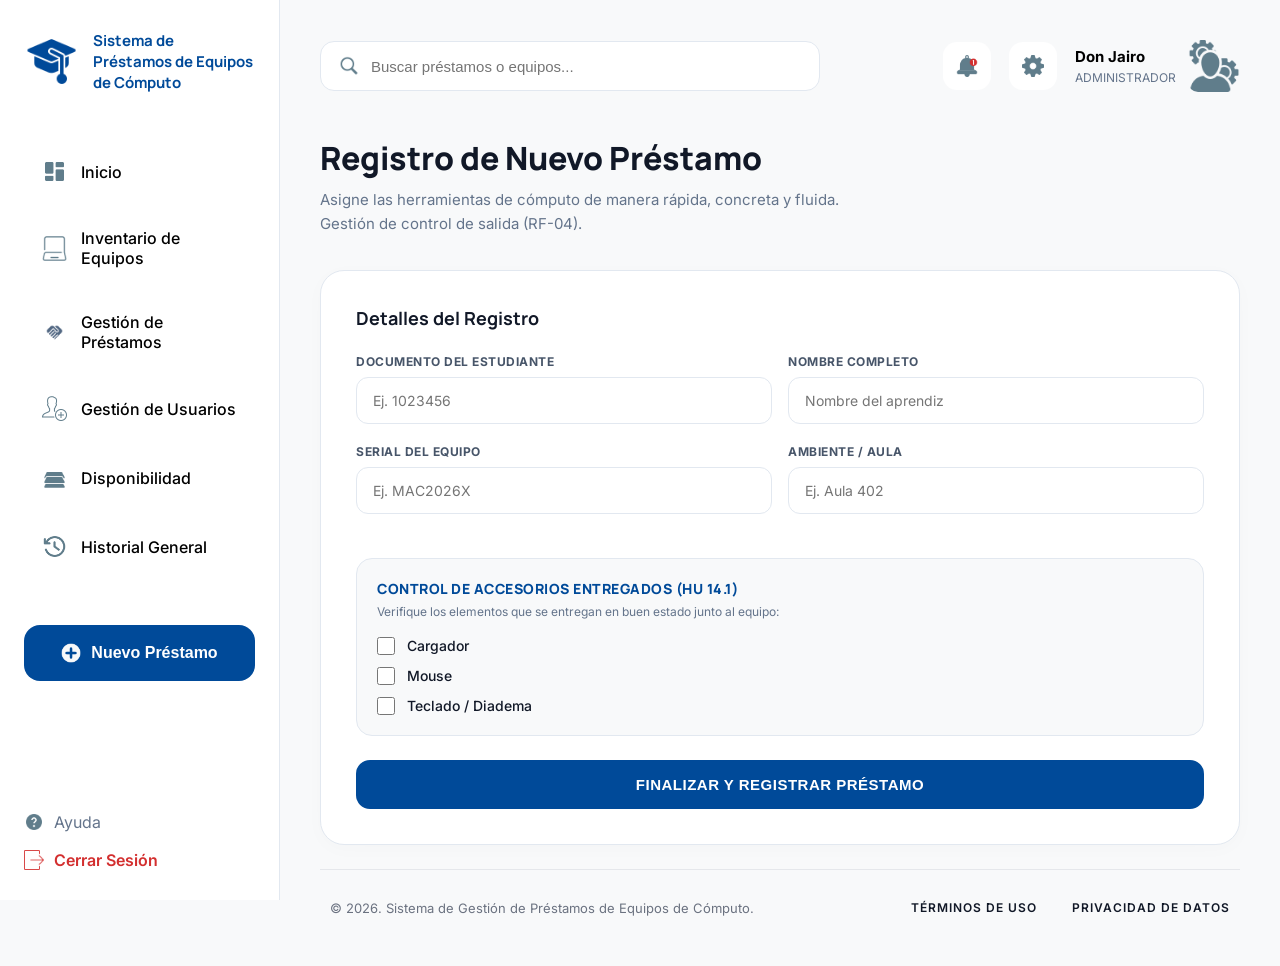
==== controlaccesorios.html @ d9a26819 "integracion de tareas, lista de chequeo mas control de accesorios" ====
<!DOCTYPE html>
<html lang="es">
<head>
  <meta charset="UTF-8">
  <meta name="viewport" content="width=device-width, initial-scale=1.0">
  <title>RF-04 / HU 14.1 - Registro de Préstamos</title>
  <link rel="stylesheet" href="css/controlaccesorios.css">
</head>
<body>
  <div class="contenedor-general">
    <aside class="barra-lateral">
      <div class="logo">
        <img src="../img/logo3.png" alt="CESDE">
        <div class="logo-texto">
          <h2>Sistema de Préstamos de Equipos de Cómputo</h2>
        </div>
      </div>
      <nav class="menu-lateral">
        <a href="dashboardAdmin.html" class="item-menu">
          <img src="../img/panel.png" alt="Inicio">Inicio
        </a>
        <a href="#" class="item-menu">
          <img src="../img/inventario.png" alt="Inventario">Inventario de Equipos
        </a>
        <a href="prestamos.html" class="item-menu">
          <img src="../img/prestamo.png" alt="Préstamos">Gestión de Préstamos
        </a>
        <a href="gestionUsuarios.html" class="item-menu">
          <img src="../img/añadirusuario.png" alt="Usuarios">Gestión de Usuarios
        </a>
        <a href="#" class="item-menu">
          <img src="../img/disponibilidad.png" alt="Disponibilidad">Disponibilidad
        </a>
        <a href="#" class="item-menu">
          <img src="../img/historial.png" alt="Historial">Historial General
        </a>
      </nav>
      <div class="contenedor-boton">
        <a href="registrarPrestamo.html" class="item-agregar">
          <button class="boton-primario">
            <img src="../img/agregar.png" alt="Agregar">Nuevo Préstamo
          </button>
        </a>
      </div>
      <div class="pie-barra">
        <a href="#"><img src="../img/ayuda.png" alt="Ayuda">Ayuda</a>
        <a href="login.html" class="cerrar-sesion"><img src="../img/salir.png" alt="Salir">Cerrar Sesión</a>
      </div>
    </aside>
    <div class="contenido-principal">
      <header class="barra-superior">
        <div class="barra-busqueda">
          <img src="../img/busqueda.png" alt="Buscar">
          <input type="text" placeholder="Buscar préstamos o equipos...">
        </div>
        <div class="acciones-superiores">
          <button class="boton-icono"><img src="../img/notificacion.png" alt="Notificaciones"></button>
          <button class="boton-icono"><img src="../img/configuraciones.png" alt="Configuración"></button>
          <div class="perfil-usuario">
            <div>
              <h4>Don Jairo</h4>
              <span>ADMINISTRADOR</span>
            </div>
            <img src="../img/admin.png" alt="Administrador">
          </div>
        </div>
      </header>
      <div class="encabezado">
        <h1>Registro de Nuevo Préstamo</h1>
        <p>Asigne las herramientas de cómputo de manera rápida, concreta y fluida. <br> Gestión de control de salida (RF-04).</p>
      </div>
      <main class="pagina-solicitud">
        <div class="cuadro">
          <h2>Detalles del Registro</h2>
          <form action="#" method="POST" onsubmit="return false;">
            <div class="fechas">
              <div class="campo">
                <label for="documento-estudiante">Documento del Estudiante</label>
                <input type="text" id="documento-estudiante" placeholder="Ej. 1023456" required>
              </div>
              <div class="campo">
                <label for="nombre-estudiante">Nombre Completo</label>
                <input type="text" id="nombre-estudiante" placeholder="Nombre del aprendiz" required>
              </div>
            </div>
            <div class="fechas">
              <div class="campo">
                <label for="serial-equipo">Serial del Equipo</label>
                <input type="text" id="serial-equipo" placeholder="Ej. MAC2026X" required>
              </div>
              <div class="campo">
                <label for="ambiente-clase">Ambiente / Aula</label>
                <input type="text" id="ambiente-clase" placeholder="Ej. Aula 402">
              </div>
            </div>
            <div class="control-accesorios">
              <h3>Control de Accesorios Entregados (HU 14.1)</h3>
              <p class="instruccion-checklist">Verifique los elementos que se entregan en buen estado junto al equipo:</p>
              <div class="grupo-checklist">
                <label class="item-checkbox" for="chk-cargador">
                  <input type="checkbox" id="chk-cargador" name="accesorios" value="cargador">
                  <span>Cargador</span>
                </label>
                <label class="item-checkbox" for="chk-mouse">
                  <input type="checkbox" id="chk-mouse" name="accesorios" value="mouse">
                  <span>Mouse</span>
                </label>
                <label class="item-checkbox" for="chk-teclado">
                  <input type="checkbox" id="chk-teclado" name="accesorios" value="teclado">
                  <span>Teclado / Diadema</span>
                </label>
              </div>
            </div>
            <button type="submit" class="boton-enviar">Finalizar y Registrar Préstamo</button>
          </form>
        </div>
      </main>
      <footer class="footer">
        <p>© 2026. Sistema de Gestión de Préstamos de Equipos de Cómputo.</p>
        <div class="links-footer">
          <a href="#">TÉRMINOS DE USO</a>
          <a href="#">PRIVACIDAD DE DATOS</a>
        </div>
      </footer>
    </div>
  </div>
</body>
</html>
---- css/controlaccesorios.css ----
@import url('https://fonts.googleapis.com/css2?family=Inter:wght@400;500;600;700&family=Manrope:wght@700;800&display=swap');
*{
  margin:0;
  padding:0;
  box-sizing:border-box;
}
body{
  background:#F8F9FA;
  font-family:'Inter', sans-serif;
  overflow-x:hidden;
}
.contenedor-general{
  display:flex;
  min-height:100vh;
}
.barra-lateral{
  width:280px;
  height:100vh;
  flex-shrink:0;
  position:fixed;
  top:0;
  left:0;
  background:#FFFFFF;
  border-right:1px solid #E2E8F0;
  padding:30px 24px;
  display:flex;
  flex-direction:column;
  overflow-y:auto;
  z-index:100;
}
.logo{
  display:flex;
  align-items:center;
  gap:14px;
  margin-bottom:50px;
}
.logo img{
  width:55px;
  height:55px;
  border-radius:8px;
  object-fit:contain;
}
.logo-texto h2{
  font-family:'Manrope', sans-serif;
  font-size:15px;
  color:#004A99;
}
.menu-lateral{
  display:flex;
  flex-direction:column;
  gap:12px;
}
.item-menu{
  text-decoration:none;
  color:black;
  padding:16px 18px;
  border-radius:14px;
  display:flex;
  align-items:center;
  gap:14px;
  transition:0.3s;
  font-weight:500;
}
.item-agregar{
  text-decoration:none;
}
.item-menu img{
  width:25px;
  height:25px;
  object-fit:contain;
}
.item-menu:hover{
  background:#EEF5FF;
}
.contenedor-boton{
  margin-top:50px;
}
.boton-primario{
  width:100%;
  border:none;
  background:#004A99;
  color:#FFFFFF;
  padding:18px;
  border-radius:16px;
  font-size:16px;
  font-weight:600;
  cursor:pointer;
  display:flex;
  justify-content:center;
  align-items:center;
  gap:10px;
  transition:0.3s;
}
.boton-primario img{
  width:20px;
  height:20px;
}
.boton-primario:hover{
  background:#002d5e;
}
.pie-barra{
  margin-top:auto;
  padding-top:30px;
  display:flex;
  flex-direction:column;
  gap:18px;
}
.pie-barra a{
  text-decoration:none;
  color:#64748B;
  display:flex;
  align-items:center;
  gap:10px;
}
.pie-barra img{
  width:20px;
  height:20px;
}
.cerrar-sesion{
  color:#D32F2F !important;
  font-weight:600;
}
.contenido-principal{
  margin-left:280px;
  flex:1;
  padding:40px;
  display:flex;
  flex-direction:column;
  gap:24px;
}
.barra-superior{
  display:flex;
  justify-content:space-between;
  align-items:center;
  gap:20px;
  margin-bottom:20px;
}
.barra-busqueda{
  flex:1;
  max-width:500px;
  background:#FFFFFF;
  border:1px solid #E2E8F0;
  border-radius:14px;
  padding:14px 18px;
  display:flex;
  align-items:center;
  gap:12px;
}
.barra-busqueda img{
  cursor:pointer;
  width:20px;
  height:20px;
}
.barra-busqueda input{
  border:none;
  outline:none;
  width:100%;
  font-size:15px;
}
.acciones-superiores{
  display:flex;
  align-items:center;
  gap:18px;
}
.boton-icono{
  width:48px;
  height:48px;
  border:none;
  background:#FFFFFF;
  border-radius:14px;
  cursor:pointer;
  display:flex;
  justify-content:center;
  align-items:center;
  transition:0.3s;
}
.boton-icono img{
  width:22px;
  height:22px;
}
.boton-icono:hover{
  background:#EEF5FF;
}
.perfil-usuario{
  display:flex;
  align-items:center;
  gap:12px;
}
.perfil-usuario img{
  width:52px;
  height:52px;
  border-radius:10px;
  object-fit:cover;
}
.perfil-usuario h4{
  font-size:15px;
}
.perfil-usuario span{
  font-size:12px;
  color:#64748B;
}
.encabezado{
  margin-bottom:10px;
}
.encabezado h1{
  font-family:'Manrope', sans-serif;
  font-size:32px;
  font-weight:800;
  color:#111827;
  margin-bottom:8px;
}
.encabezado p{
  font-size:15px;
  color:#64748B;
  line-height:1.6;
}
.pagina-solicitud{
  display:flex;
  gap:30px;
  align-items:flex-start;
  width:100%;
}
.cuadro{
  background:#FFFFFF;
  border-radius:24px;
  padding:35px;
  box-shadow:0 4px 20px rgba(0, 0, 0, 0.02);
  border:1px solid #E2E8F0;
  flex:1;
  width:100%;
}
.cuadro h2{
  font-family:'Manrope', sans-serif;
  font-size:18px;
  font-weight:700;
  color:#111827;
  margin-bottom:24px;
}
.campo{
  display:flex;
  flex-direction:column;
  gap:8px;
  margin-bottom:20px;
}
.campo label{
  font-size:12px;
  font-weight:700;
  color:#475569;
  text-transform:uppercase;
  letter-spacing:0.5px;
}
.campo input{
  padding:14px 16px;
  border-radius:12px;
  border:1px solid #E2E8F0;
  font-family:'Inter', sans-serif;
  font-size:14px;
  color:#111827;
  outline:none;
  background:#FFFFFF;
  width:100%;
}
.campo input:focus{
  border-color:#004A99;
}
.fechas{
  display:flex;
  gap:16px;
}
.fechas .campo{
  flex:1;
}
.control-accesorios{
  background-color:#F8F9FA;
  border-radius:16px;
  padding:20px;
  margin:24px 0;
  border:1px solid #E2E8F0;
}
.control-accesorios h3{
  font-family:'Manrope', sans-serif;
  font-size:14px;
  font-weight:800;
  color:#004A99;
  margin-bottom:6px;
  text-transform:uppercase;
  letter-spacing:0.5px;
}
.instruccion-checklist{
  font-size:12px;
  color:#64748B;
  margin-bottom:16px;
  line-height:1.4;
}
.grupo-checklist{
  display:flex;
  flex-direction:column;
  gap:12px;
}
.item-checkbox{
  display:flex;
  align-items:center;
  gap:12px;
  font-size:14px;
  color:#111827;
  cursor:pointer;
  font-weight:500;
}
.item-checkbox input[type="checkbox"]{
  width:18px;
  height:18px;
  accent-color:#004A99;
  cursor:pointer;
}
.boton-enviar{
  width:100%;
  border:none;
  background:#004A99;
  color:#FFFFFF;
  padding:16px;
  border-radius:14px;
  font-size:15px;
  font-weight:700;
  cursor:pointer;
  text-transform:uppercase;
  letter-spacing:0.5px;
  transition:0.3s;
}
.boton-enviar:hover{
  background:#002d5e;
}
.footer{
  margin-top:auto;
  padding:30px 10px 10px 10px;
  border-top:1px solid #E5E7EB;
  display:flex;
  justify-content:space-between;
  align-items:center;
  flex-wrap:wrap;
  gap:20px;
  width:100%;
}
.footer p{
  font-size:13px;
  color:#6B7280;
}
.links-footer{
  display:flex;
  align-items:center;
  gap:35px;
}
.links-footer a{
  text-decoration:none;
  font-size:12px;
  letter-spacing:1px;
  color:#111827;
  font-weight:600;
  transition:0.3s;
}
.links-footer a:hover{
  color:#004A99;
}
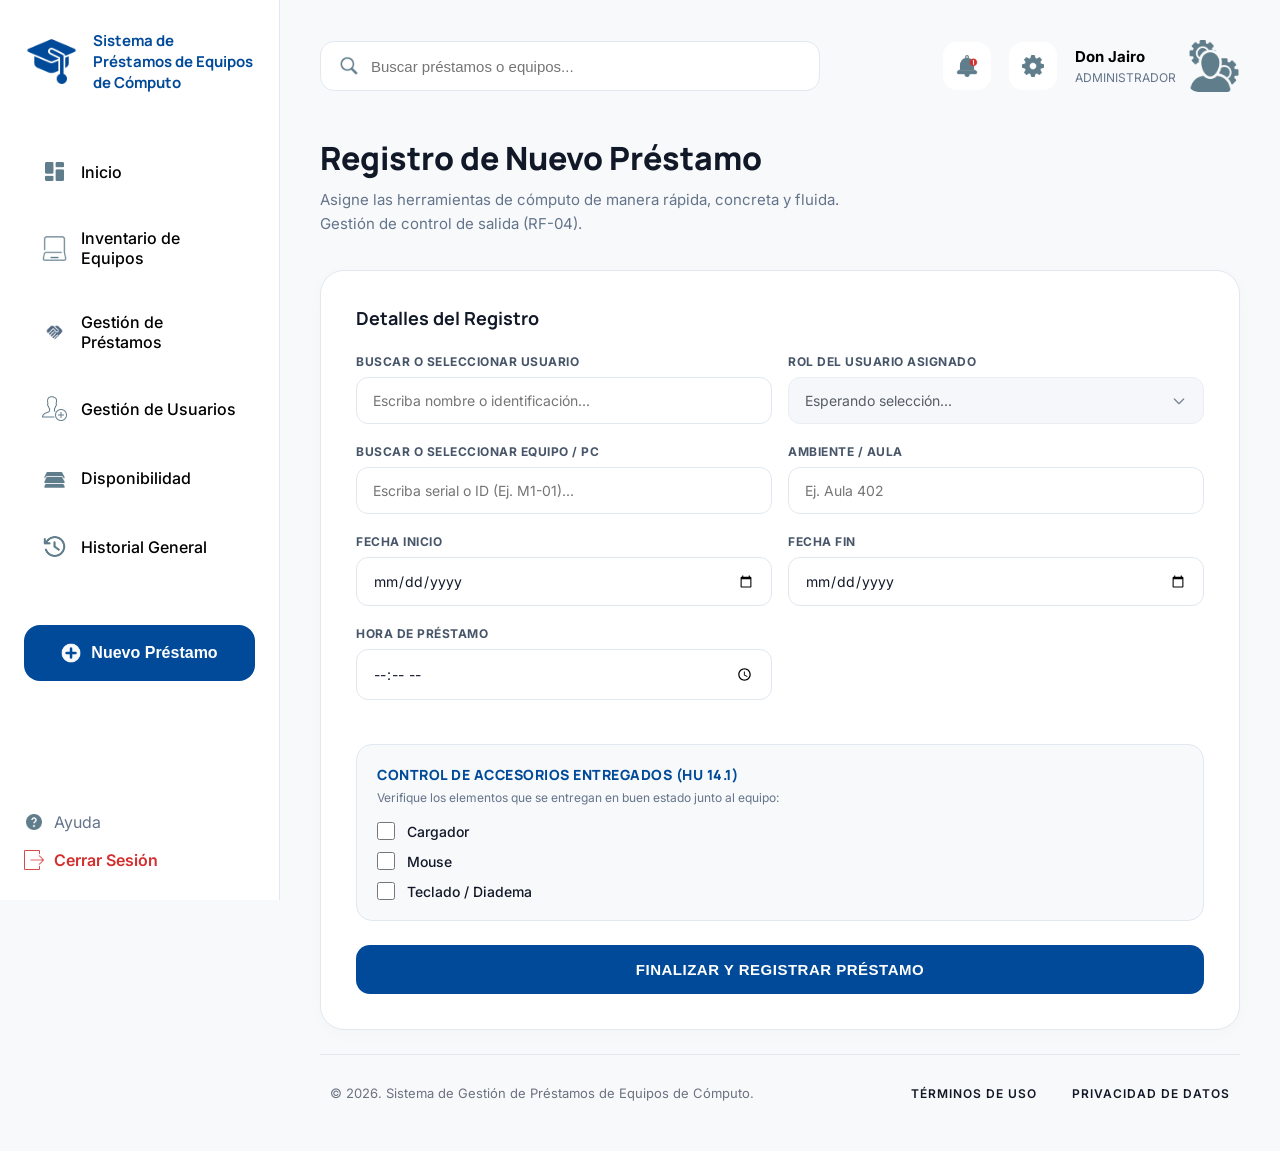
==== commit d210136b: "Cambios de control de accesorios" ====
--- a/controlaccesorios.html
+++ b/controlaccesorios.html
@@ -4,64 +4,64 @@
   <meta charset="UTF-8">
   <meta name="viewport" content="width=device-width, initial-scale=1.0">
   <title>RF-04 / HU 14.1 - Registro de Préstamos</title>
-  <link rel="stylesheet" href="css/controlaccesorios.css">
+  <link rel="stylesheet" href="./css/controlaccesorios.css">
 </head>
 <body>
   <div class="contenedor-general">
     <aside class="barra-lateral">
       <div class="logo">
-        <img src="../img/logo3.png" alt="CESDE">
+        <img src="./img/logo3.png" alt="CESDE">
         <div class="logo-texto">
           <h2>Sistema de Préstamos de Equipos de Cómputo</h2>
         </div>
       </div>
       <nav class="menu-lateral">
-        <a href="dashboardAdmin.html" class="item-menu">
-          <img src="../img/panel.png" alt="Inicio">Inicio
+        <a href="index.html" class="item-menu">
+          <img src="./img/panel.png" alt="Inicio">Inicio
+        </a>
+        <a href="gestionInventario.html" class="item-menu">
+          <img src="./img/inventario.png" alt="Inventario">Inventario de Equipos
         </a>
         <a href="#" class="item-menu">
-          <img src="../img/inventario.png" alt="Inventario">Inventario de Equipos
-        </a>
-        <a href="prestamos.html" class="item-menu">
-          <img src="../img/prestamo.png" alt="Préstamos">Gestión de Préstamos
+          <img src="./img/prestamo.png" alt="Préstamos">Gestión de Préstamos
         </a>
         <a href="gestionUsuarios.html" class="item-menu">
-          <img src="../img/añadirusuario.png" alt="Usuarios">Gestión de Usuarios
+          <img src="./img/añadirusuario.png" alt="Usuarios">Gestión de Usuarios
+        </a>
+        <a href="disponibilidadequipos.html" class="item-menu">
+          <img src="./img/disponibilidad.png" alt="Disponibilidad">Disponibilidad
         </a>
         <a href="#" class="item-menu">
-          <img src="../img/disponibilidad.png" alt="Disponibilidad">Disponibilidad
-        </a>
-        <a href="#" class="item-menu">
-          <img src="../img/historial.png" alt="Historial">Historial General
+          <img src="./img/historial.png" alt="Historial">Historial General
         </a>
       </nav>
       <div class="contenedor-boton">
-        <a href="registrarPrestamo.html" class="item-agregar">
+        <a href="controlaccesorios.html" class="item-agregar">
           <button class="boton-primario">
-            <img src="../img/agregar.png" alt="Agregar">Nuevo Préstamo
+            <img src="./img/agregar.png" alt="Agregar">Nuevo Préstamo
           </button>
         </a>
       </div>
       <div class="pie-barra">
-        <a href="#"><img src="../img/ayuda.png" alt="Ayuda">Ayuda</a>
-        <a href="login.html" class="cerrar-sesion"><img src="../img/salir.png" alt="Salir">Cerrar Sesión</a>
+        <a href="#"><img src="./img/ayuda.png" alt="Ayuda">Ayuda</a>
+        <a href="login.html" class="cerrar-sesion"><img src="./img/salir.png" alt="Salir">Cerrar Sesión</a>
       </div>
     </aside>
     <div class="contenido-principal">
       <header class="barra-superior">
         <div class="barra-busqueda">
-          <img src="../img/busqueda.png" alt="Buscar">
+          <img src="./img/busqueda.png" alt="Buscar">
           <input type="text" placeholder="Buscar préstamos o equipos...">
         </div>
         <div class="acciones-superiores">
-          <button class="boton-icono"><img src="../img/notificacion.png" alt="Notificaciones"></button>
-          <button class="boton-icono"><img src="../img/configuraciones.png" alt="Configuración"></button>
+          <button class="boton-icono"><img src="./img/notificacion.png" alt="Notificaciones"></button>
+          <button class="boton-icono"><img src="./img/configuraciones.png" alt="Configuración"></button>
           <div class="perfil-usuario">
             <div>
               <h4>Don Jairo</h4>
               <span>ADMINISTRADOR</span>
             </div>
-            <img src="../img/admin.png" alt="Administrador">
+            <img src="./img/admin.png" alt="Administrador">
           </div>
         </div>
       </header>
@@ -73,26 +73,54 @@
         <div class="cuadro">
           <h2>Detalles del Registro</h2>
           <form action="#" method="POST" onsubmit="return false;">
-            <div class="fechas">
-              <div class="campo">
-                <label for="documento-estudiante">Documento del Estudiante</label>
-                <input type="text" id="documento-estudiante" placeholder="Ej. 1023456" required>
-              </div>
-              <div class="campo">
-                <label for="nombre-estudiante">Nombre Completo</label>
-                <input type="text" id="nombre-estudiante" placeholder="Nombre del aprendiz" required>
-              </div>
-            </div>
-            <div class="fechas">
-              <div class="campo">
-                <label for="serial-equipo">Serial del Equipo</label>
-                <input type="text" id="serial-equipo" placeholder="Ej. MAC2026X" required>
+            
+            <div class="fechas">
+              <div class="campo contenedor-combobox">
+                <label for="buscar-usuario">Buscar o Seleccionar Usuario</label>
+                <input type="text" id="buscar-usuario" placeholder="Escriba nombre o identificación..." autocomplete="off" required>
+                <div class="desplegable-scroll" id="desplegable-usuarios"></div>
+              </div>
+              <div class="campo">
+                <label for="tipo-usuario">Rol del Usuario Asignado</label>
+                <select id="tipo-usuario" required disabled style="background-color: #F1F5F9; cursor: not-allowed;">
+                  <option value="" disabled selected>Esperando selección...</option>
+                  <option value="estudiante">Estudiante / Aprendiz</option>
+                  <option value="profesor">Profesor / Instructor</option>
+                  <option value="admin">Administrador</option>
+                </select>
+              </div>
+            </div>
+
+            <div class="fechas">
+              <div class="campo contenedor-combobox">
+                <label for="buscar-equipo">Buscar o Seleccionar Equipo / PC</label>
+                <input type="text" id="buscar-equipo" placeholder="Escriba serial o ID (Ej. M1-01)..." autocomplete="off" required>
+                <div class="desplegable-scroll" id="desplegable-equipos"></div>
               </div>
               <div class="campo">
                 <label for="ambiente-clase">Ambiente / Aula</label>
-                <input type="text" id="ambiente-clase" placeholder="Ej. Aula 402">
-              </div>
-            </div>
+                <input type="text" id="ambiente-clase" placeholder="Ej. Aula 402" required>
+              </div>
+            </div>
+
+            <div class="fechas">
+              <div class="campo">
+                <label for="fecha-inicio">Fecha Inicio</label>
+                <input type="date" id="fecha-inicio" required>
+              </div>
+              <div class="campo">
+                <label for="fecha-fin">Fecha Fin</label>
+                <input type="date" id="fecha-fin" required>
+              </div>
+            </div>
+            <div class="fechas">
+              <div class="campo">
+                <label for="hora-prestamo">Hora de Préstamo</label>
+                <input type="time" id="hora-prestamo" required>
+              </div>
+              <div class="campo" style="visibility: hidden;"></div>
+            </div>
+
             <div class="control-accesorios">
               <h3>Control de Accesorios Entregados (HU 14.1)</h3>
               <p class="instruccion-checklist">Verifique los elementos que se entregan en buen estado junto al equipo:</p>
@@ -111,6 +139,7 @@
                 </label>
               </div>
             </div>
+
             <button type="submit" class="boton-enviar">Finalizar y Registrar Préstamo</button>
           </form>
         </div>
@@ -124,5 +153,131 @@
       </footer>
     </div>
   </div>
+
+  <script>
+    document.addEventListener("DOMContentLoaded", () => {
+      const usuariosBD = [
+        { documento: "1023456", nombre: "Juan Pérez Aristizábal", rol: "estudiante" },
+        { documento: "9876543", nombre: "María Camila Restrepo", rol: "profesor" },
+        { documento: "1122334", nombre: "Carlos Mario Betancur", rol: "admin" },
+        { documento: "1055432", nombre: "Don Jairo", rol: "admin" }
+      ];
+
+      const equiposBD = [
+        { serial: "M1-01", id: "#88291", nombre: 'MacBook Pro 14"', estado: "DISPONIBLE" },
+        { serial: "Core-5", id: "#11022", nombre: "Portátil Asus VivoBook 15.6", estado: "DISPONIBLE" },
+        { serial: "AMD Ryzen 5", id: "#10451", nombre: "Portátil HP Gaming Victus 15", estado: "EN USO" },
+        { serial: "AMD Ryzen 7", id: "#44910", nombre: "Portátil Acer Aspire lite 15", estado: "DISPONIBLE" },
+        { serial: "Core-5", id: "#59281", nombre: "Portátil DELL 15.6", estado: "MANTENIMIENTO" },
+        { serial: "Core-5", id: "#59282", nombre: "Portátil Lenovo Ideapad Slim 3", estado: "MANTENIMIENTO" }
+      ];
+
+      const inputUsuario = document.getElementById("buscar-usuario");
+      const despUsuarios = document.getElementById("desplegable-usuarios");
+      const selectRol = document.getElementById("tipo-usuario");
+
+      const inputEquipo = document.getElementById("buscar-equipo");
+      const despEquipos = document.getElementById("desplegable-equipos");
+      const formPrestamo = document.querySelector("form");
+
+      function filtrarUsuarios(filtro = "") {
+        despUsuarios.innerHTML = "";
+        const filtrados = usuariosBD.filter(u => 
+          u.nombre.toLowerCase().includes(filtro.toLowerCase()) || u.documento.includes(filtro)
+        );
+
+        if (filtrados.length === 0) {
+          despUsuarios.innerHTML = '<div class="item-vacio">No hay resultados</div>';
+          return;
+        }
+
+        filtrados.forEach(u => {
+          const item = document.createElement("div");
+          item.className = "item-desplegable";
+          item.innerHTML = `<strong>${u.nombre}</strong> <span style="color:#64748B; font-size:12px;">(CC: ${u.documento})</span>`;
+          
+          item.addEventListener("click", () => {
+            inputUsuario.value = u.nombre;
+            selectRol.disabled = false;
+            selectRol.value = u.rol;
+            selectRol.disabled = true;
+            despUsuarios.classList.remove("active");
+          });
+          despUsuarios.appendChild(item);
+        });
+      }
+
+      inputUsuario.addEventListener("focus", () => {
+        filtrarUsuarios(inputUsuario.value);
+        despUsuarios.classList.add("active");
+      });
+      inputUsuario.addEventListener("input", (e) => filtrarUsuarios(e.target.value));
+
+      function filtrarEquipos(filtro = "") {
+        despEquipos.innerHTML = "";
+        const filtrados = equiposBD.filter(pc => 
+          pc.nombre.toLowerCase().includes(filtro.toLowerCase()) || 
+          pc.id.includes(filtro) || 
+          pc.serial.toLowerCase().includes(filtro.toLowerCase())
+        );
+
+        if (filtrados.length === 0) {
+          despEquipos.innerHTML = '<div class="item-vacio">No hay resultados</div>';
+          return;
+        }
+
+        filtrados.forEach(pc => {
+          const item = document.createElement("div");
+          const esDisponible = pc.estado === "DISPONIBLE";
+          item.className = `item-desplegable ${!esDisponible ? 'item-bloqueado' : ''}`;
+          let badgeColor = esDisponible ? "#2e7d32" : "#d32f2f";
+          
+          item.innerHTML = `
+            <div style="display:flex; justify-content:space-between; align-items:center; width:100%;">
+              <span><strong>${pc.nombre}</strong> <small style="color:#64748B;">${pc.id}</small></span>
+              <span style="font-size:10px; font-weight:700; color:${badgeColor}; border:1px solid ${badgeColor}; padding:2px 6px; border-radius:6px;">${pc.estado}</span>
+            </div>
+          `;
+
+          if (esDisponible) {
+            item.addEventListener("click", () => {
+              inputEquipo.value = `${pc.nombre} (${pc.id})`;
+              inputEquipo.dataset.selectedId = pc.id;
+              despEquipos.classList.remove("active");
+            });
+          }
+          despEquipos.appendChild(item);
+        });
+      }
+
+      inputEquipo.addEventListener("focus", () => {
+        filtrarEquipos(inputEquipo.value);
+        despEquipos.classList.add("active");
+      });
+      
+      inputEquipo.addEventListener("input", (e) => {
+        delete inputEquipo.dataset.selectedId;
+        filtrarEquipos(e.target.value);
+      });
+
+      document.addEventListener("click", (e) => {
+        if (!e.target.closest(".contenedor-combobox")) {
+          despUsuarios.classList.remove("active");
+          despEquipos.classList.remove("active");
+        }
+      });
+
+      formPrestamo.addEventListener("submit", (e) => {
+        if (!inputEquipo.dataset.selectedId) {
+          e.preventDefault();
+          alert("Operación Denegada: Debe hacer clic y seleccionar un equipo válido y disponible desde la lista desplegable.");
+        } else {
+          alert("¡Préstamo registrado exitosamente!");
+          formPrestamo.reset();
+          delete inputEquipo.dataset.selectedId;
+        }
+      });
+    });
+  </script>
 </body>
 </html>
--- a/css/controlaccesorios.css
+++ b/css/controlaccesorios.css
@@ -249,7 +249,7 @@
   text-transform:uppercase;
   letter-spacing:0.5px;
 }
-.campo input{
+.campo input, .campo select{
   padding:14px 16px;
   border-radius:12px;
   border:1px solid #E2E8F0;
@@ -260,8 +260,16 @@
   background:#FFFFFF;
   width:100%;
 }
-.campo input:focus{
+.campo input:focus, .campo select:focus{
   border-color:#004A99;
+}
+.campo select {
+  cursor: pointer;
+  appearance: none;
+  background-image: url("data:image/svg+xml,%3Csvg xmlns='http://www.w3.org/2000/svg' fill='none' viewBox='0 0 24 24' stroke='%23475569'%3E%3Cpath stroke-linecap='round' stroke-linejoin='round' stroke-width='2' d='M19 9l-7 7-7-7'/%3E%3C/svg%3E");
+  background-repeat: no-repeat;
+  background-position: right 16px center;
+  background-size: 16px;
 }
 .fechas{
   display:flex;
@@ -270,6 +278,65 @@
 .fechas .campo{
   flex:1;
 }
+
+/* Clases añadidas para listas dinámicas autocompletadas flotantes */
+.contenedor-combobox {
+  position: relative;
+}
+.desplegable-scroll {
+  position: absolute;
+  top: 100%;
+  left: 0;
+  width: 100%;
+  max-height: 160px;
+  overflow-y: auto;
+  background: #FFFFFF;
+  border: 1px solid #E2E8F0;
+  border-radius: 12px;
+  box-shadow: 0 10px 15px -3px rgba(0,0,0,0.05);
+  z-index: 10;
+  margin-top: 4px;
+  display: none;
+}
+.desplegable-scroll.active {
+  display: block;
+}
+.item-desplegable {
+  padding: 12px 16px;
+  font-size: 14px;
+  color: #111827;
+  cursor: pointer;
+  transition: background 0.2s;
+}
+.item-desplegable:hover {
+  background: #EEF5FF;
+}
+
+/* NUEVO: Reglas de Bloqueo estricto para estados no disponibles */
+.item-bloqueado {
+  background: #F8F9FA !important;
+  opacity: 0.55;
+  cursor: not-allowed !important;
+  pointer-events: none; /* Inhabilita por completo cualquier click o foco */
+}
+
+.item-vacio {
+  padding: 12px 16px;
+  font-size: 14px;
+  color: #64748B;
+  font-style: italic;
+}
+.desplegable-scroll::-webkit-scrollbar {
+  width: 6px;
+}
+.desplegable-scroll::-webkit-scrollbar-track {
+  background: transparent;
+}
+.desplegable-scroll::-webkit-scrollbar-thumb {
+  background: #CBD5E1;
+  border-radius: 10px;
+}
+
 .control-accesorios{
   background-color:#F8F9FA;
   border-radius:16px;
@@ -359,4 +426,5 @@
 }
 .links-footer a:hover{
   color:#004A99;
-}+}
+
